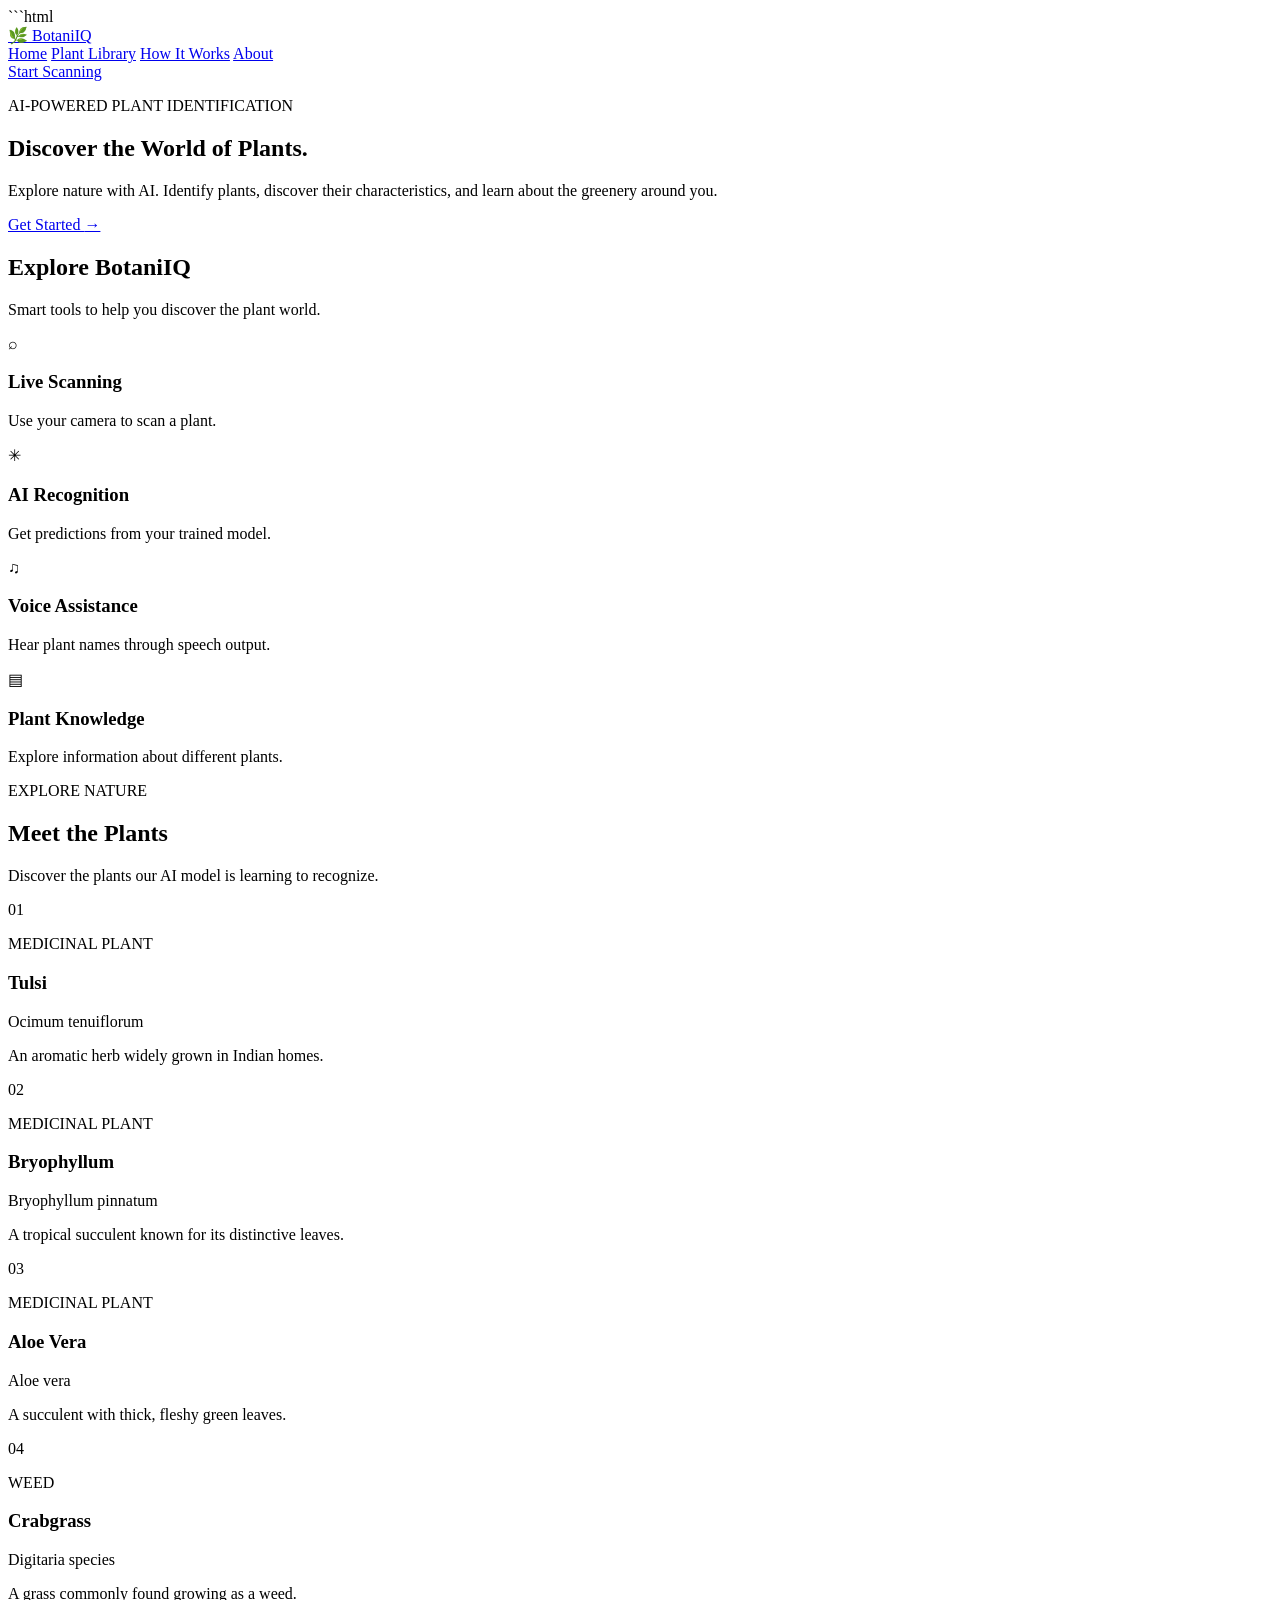
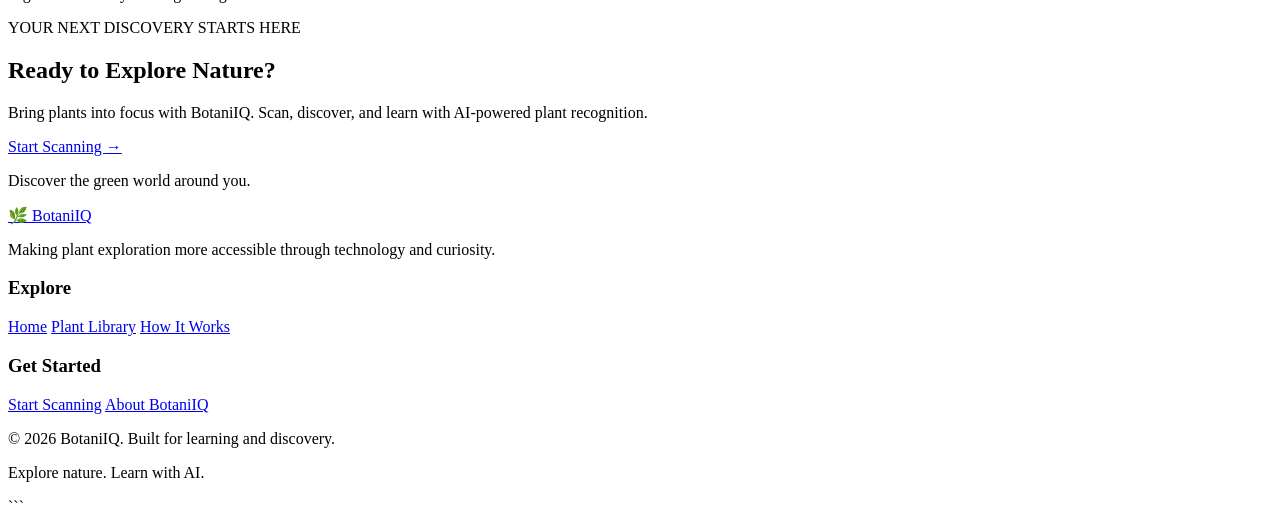
==== index.html @ 37a734a1 "Add main HTML structure for BotaniIQ project This HTML file serves as the main structure for the Bot" ====
```html
<!DOCTYPE html>
<html lang="en">
<head>
    <meta charset="UTF-8">
    <meta name="viewport" content="width=device-width, initial-scale=1.0">
    <meta name="description" content="Explore nature with BotaniIQ, an AI-powered plant identification learning project.">
    <meta name="theme-color" content="#234B35">

    <title>BotaniIQ | Discover the World of Plants</title>

    <link rel="stylesheet" href="style.css">

    <link rel="preconnect" href="https://fonts.googleapis.com">
    <link rel="preconnect" href="https://fonts.gstatic.com" crossorigin>
    <link href="https://fonts.googleapis.com/css2?family=DM+Sans:wght@400;500;600;700&family=Outfit:wght@400;500;600;700;800&display=swap" rel="stylesheet">
</head>

<body>
    <header class="navbar">
        <a href="index.html" class="brand" aria-label="BotaniIQ home">
            <span class="logo-icon" aria-hidden="true">🌿</span>
            <span class="logo-text">BotaniIQ</span>
        </a>

        <div class="nav-right">
            <nav class="nav-links" aria-label="Main navigation">
                <a href="index.html">Home</a>
                <a href="#plants">Plant Library</a>
                <a href="#features">How It Works</a>
                <a href="#about">About</a>
            </nav>

            <a href="scanner.html" class="nav-button">
                Start Scanning
            </a>
        </div>
    </header>

    <main>
        <section class="hero">
            <div class="hero-text">
                <p class="hero-label">AI-POWERED PLANT IDENTIFICATION</p>

                <h1>Discover the World of Plants.</h1>

                <p class="hero-description">
                    Explore nature with AI. Identify plants, discover their
                    characteristics, and learn about the greenery around you.
                </p>

                <a href="scanner.html" class="hero-button">
                    Get Started <span aria-hidden="true">→</span>
                </a>
            </div>

            <div class="hero-image">
                <!-- Add the original hero image here when we set up assets. -->
            </div>
        </section>

        <section class="features" id="features">
            <div class="features-heading">
                <h2>Explore BotaniIQ</h2>
                <p>Smart tools to help you discover the plant world.</p>
            </div>

            <div class="features-grid">
                <article class="feature-card">
                    <div class="feature-icon" aria-hidden="true">⌕</div>
                    <h3>Live Scanning</h3>
                    <p>Use your camera to scan a plant.</p>
                </article>

                <article class="feature-card">
                    <div class="feature-icon" aria-hidden="true">✳</div>
                    <h3>AI Recognition</h3>
                    <p>Get predictions from your trained model.</p>
                </article>

                <article class="feature-card">
                    <div class="feature-icon" aria-hidden="true">♫</div>
                    <h3>Voice Assistance</h3>
                    <p>Hear plant names through speech output.</p>
                </article>

                <article class="feature-card">
                    <div class="feature-icon" aria-hidden="true">▤</div>
                    <h3>Plant Knowledge</h3>
                    <p>Explore information about different plants.</p>
                </article>
            </div>
        </section>

        <section class="featured-plants" id="plants">
            <div class="plants-heading">
                <p class="plants-label">EXPLORE NATURE</p>
                <h2>Meet the Plants</h2>
                <p class="plants-subtitle">
                    Discover the plants our AI model is learning to recognize.
                </p>
            </div>

            <div class="plants-grid">
                <article class="plant-card">
                    <div class="plant-image">
                        <span class="plant-number">01</span>
                    </div>
                    <div class="plant-info">
                        <p class="plant-category">MEDICINAL PLANT</p>
                        <h3>Tulsi</h3>
                        <p class="plant-scientific">Ocimum tenuiflorum</p>
                        <p class="plant-description">
                            An aromatic herb widely grown in Indian homes.
                        </p>
                    </div>
                </article>

                <article class="plant-card">
                    <div class="plant-image">
                        <span class="plant-number">02</span>
                    </div>
                    <div class="plant-info">
                        <p class="plant-category">MEDICINAL PLANT</p>
                        <h3>Bryophyllum</h3>
                        <p class="plant-scientific">Bryophyllum pinnatum</p>
                        <p class="plant-description">
                            A tropical succulent known for its distinctive leaves.
                        </p>
                    </div>
                </article>

                <article class="plant-card">
                    <div class="plant-image">
                        <span class="plant-number">03</span>
                    </div>
                    <div class="plant-info">
                        <p class="plant-category">MEDICINAL PLANT</p>
                        <h3>Aloe Vera</h3>
                        <p class="plant-scientific">Aloe vera</p>
                        <p class="plant-description">
                            A succulent with thick, fleshy green leaves.
                        </p>
                    </div>
                </article>

                <article class="plant-card">
                    <div class="plant-image">
                        <span class="plant-number">04</span>
                    </div>
                    <div class="plant-info">
                        <p class="plant-category weed-category">WEED</p>
                        <h3>Crabgrass</h3>
                        <p class="plant-scientific">Digitaria species</p>
                        <p class="plant-description">
                            A grass commonly found growing as a weed.
                        </p>
                    </div>
                </article>
            </div>
        </section>

        <section class="cta-section">
            <div class="cta-content">
                <p class="cta-label">YOUR NEXT DISCOVERY STARTS HERE</p>
                <h2>Ready to Explore Nature?</h2>

                <p class="cta-description">
                    Bring plants into focus with BotaniIQ. Scan, discover,
                    and learn with AI-powered plant recognition.
                </p>

                <a href="scanner.html" class="cta-button">
                    Start Scanning <span aria-hidden="true">→</span>
                </a>

                <p class="cta-note">
                    Discover the green world around you.
                </p>
            </div>
        </section>
    </main>

    <footer class="footer" id="about">
        <div class="footer-main">
            <div class="footer-brand">
                <a href="index.html" class="footer-logo">
                    <span class="footer-logo-icon" aria-hidden="true">🌿</span>
                    <span>BotaniIQ</span>
                </a>

                <p class="footer-description">
                    Making plant exploration more accessible through technology and curiosity.
                </p>
            </div>

            <div class="footer-links">
                <h3>Explore</h3>
                <a href="index.html">Home</a>
                <a href="#plants">Plant Library</a>
                <a href="#features">How It Works</a>
            </div>

            <div class="footer-links">
                <h3>Get Started</h3>
                <a href="scanner.html">Start Scanning</a>
                <a href="#about">About BotaniIQ</a>
            </div>
        </div>

        <div class="footer-bottom">
            <p>© 2026 BotaniIQ. Built for learning and discovery.</p>
            <p>Explore nature. Learn with AI.</p>
        </div>
    </footer>
</body>
</html>
```
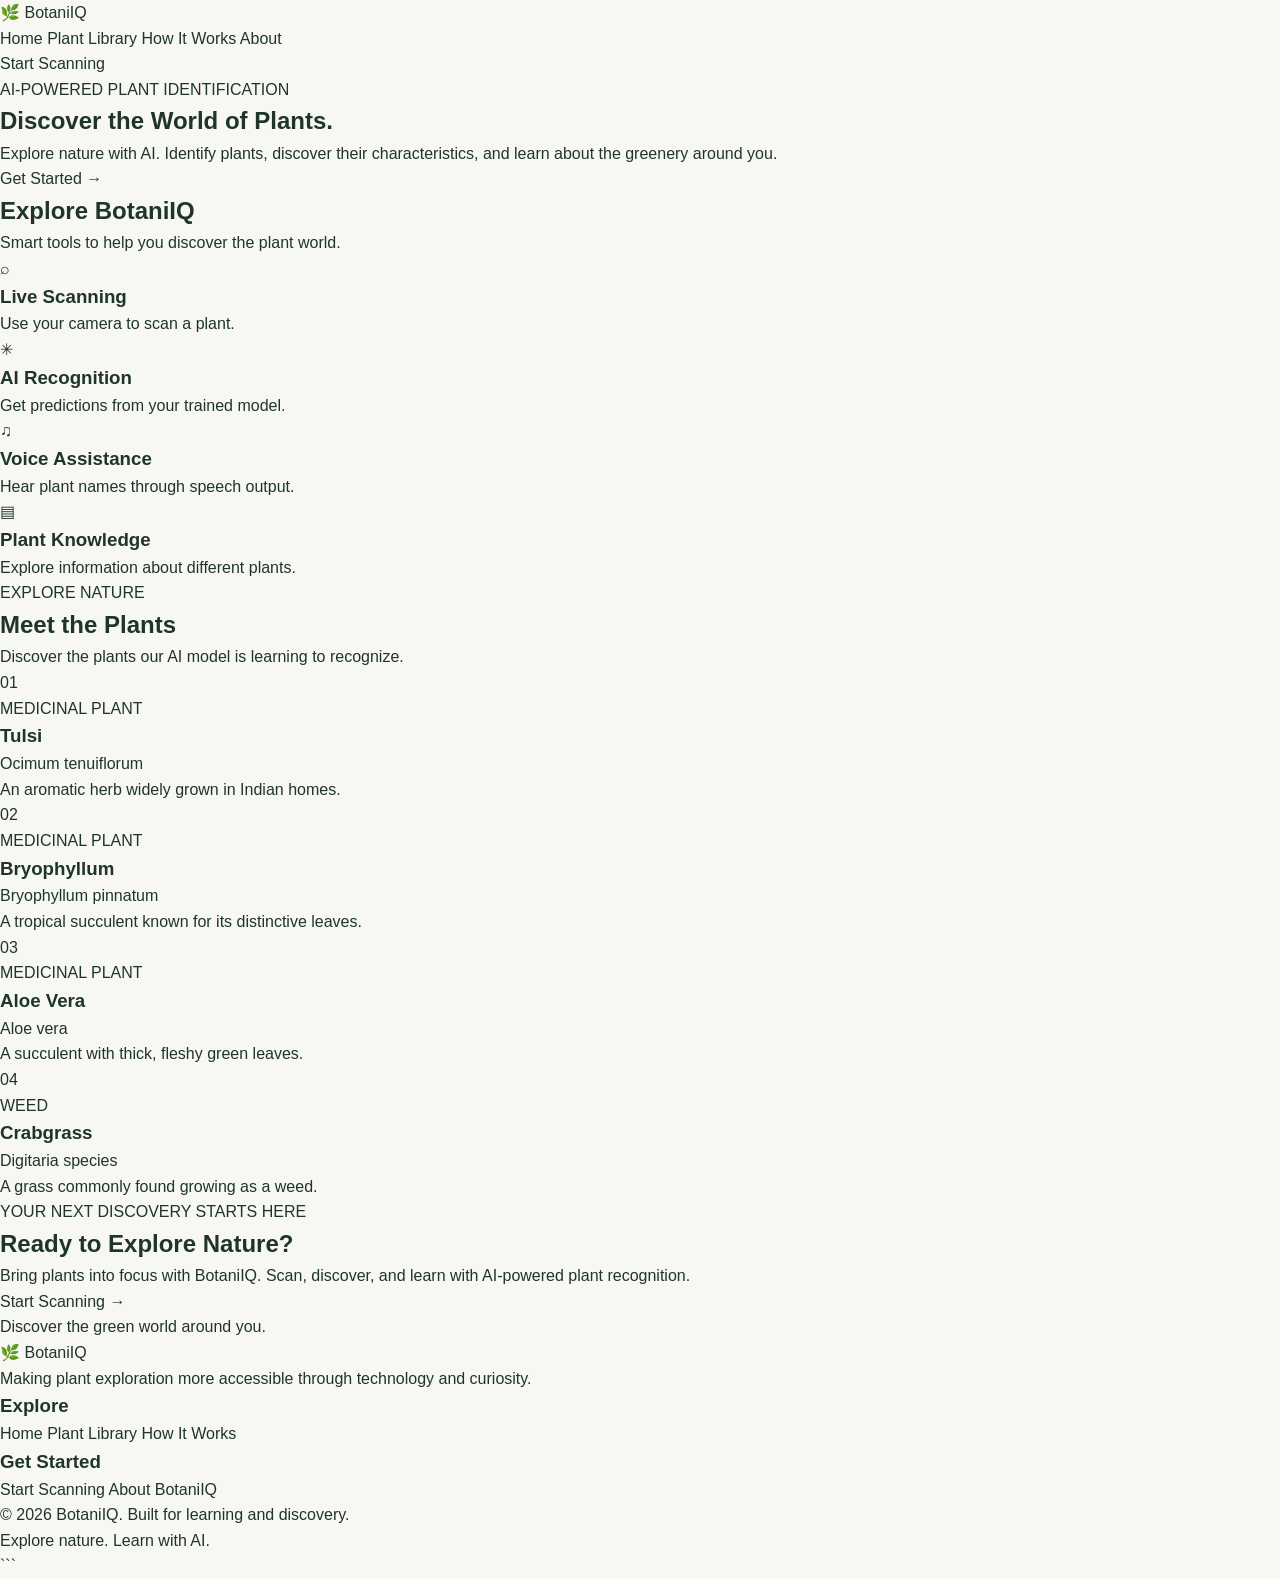
==== commit 668ad035: "Fix HTML encoding in index.html" ====
--- a/index.html
+++ b/index.html
@@ -1,4 +1,3 @@
-```html
 <!DOCTYPE html>
 <html lang="en">
 <head>
--- a/style.css
+++ b/style.css
@@ -0,0 +1,80 @@
+
+/* =====================================
+   BotaniIQ — Main Stylesheet
+   ===================================== */
+
+:root {
+    --primary-green: #174c35;
+    --secondary-green: #2f7653;
+    --accent-green: #a8c99a;
+    --background: #f7f8f2;
+    --surface: #ffffff;
+    --text-primary: #20352a;
+    --text-secondary: #68776c;
+    --border-color: #dfe7dc;
+
+    --font-main: Arial, Helvetica, sans-serif;
+}
+
+* {
+    margin: 0;
+    padding: 0;
+    box-sizing: border-box;
+}
+
+html {
+    scroll-behavior: smooth;
+}
+
+body {
+    font-family: var(--font-main);
+    background: var(--background);
+    color: var(--text-primary);
+    line-height: 1.6;
+}
+
+button,
+input,
+textarea {
+    font: inherit;
+}
+
+button {
+    cursor: pointer;
+}
+
+a {
+    color: inherit;
+    text-decoration: none;
+}
+
+img {
+    max-width: 100%;
+    display: block;
+}
+
+.container {
+    width: min(1120px, 90%);
+    margin-inline: auto;
+}
+
+.primary-button {
+    display: inline-block;
+    padding: 12px 24px;
+    background: var(--primary-green);
+    color: #ffffff;
+    border: none;
+    border-radius: 8px;
+    font-weight: 600;
+    transition: background 0.2s ease;
+}
+
+.primary-button:hover {
+    background: var(--secondary-green);
+}
+
+@media (max-width: 600px) {
+    .container {
+        width: 92%;
+    }
+}
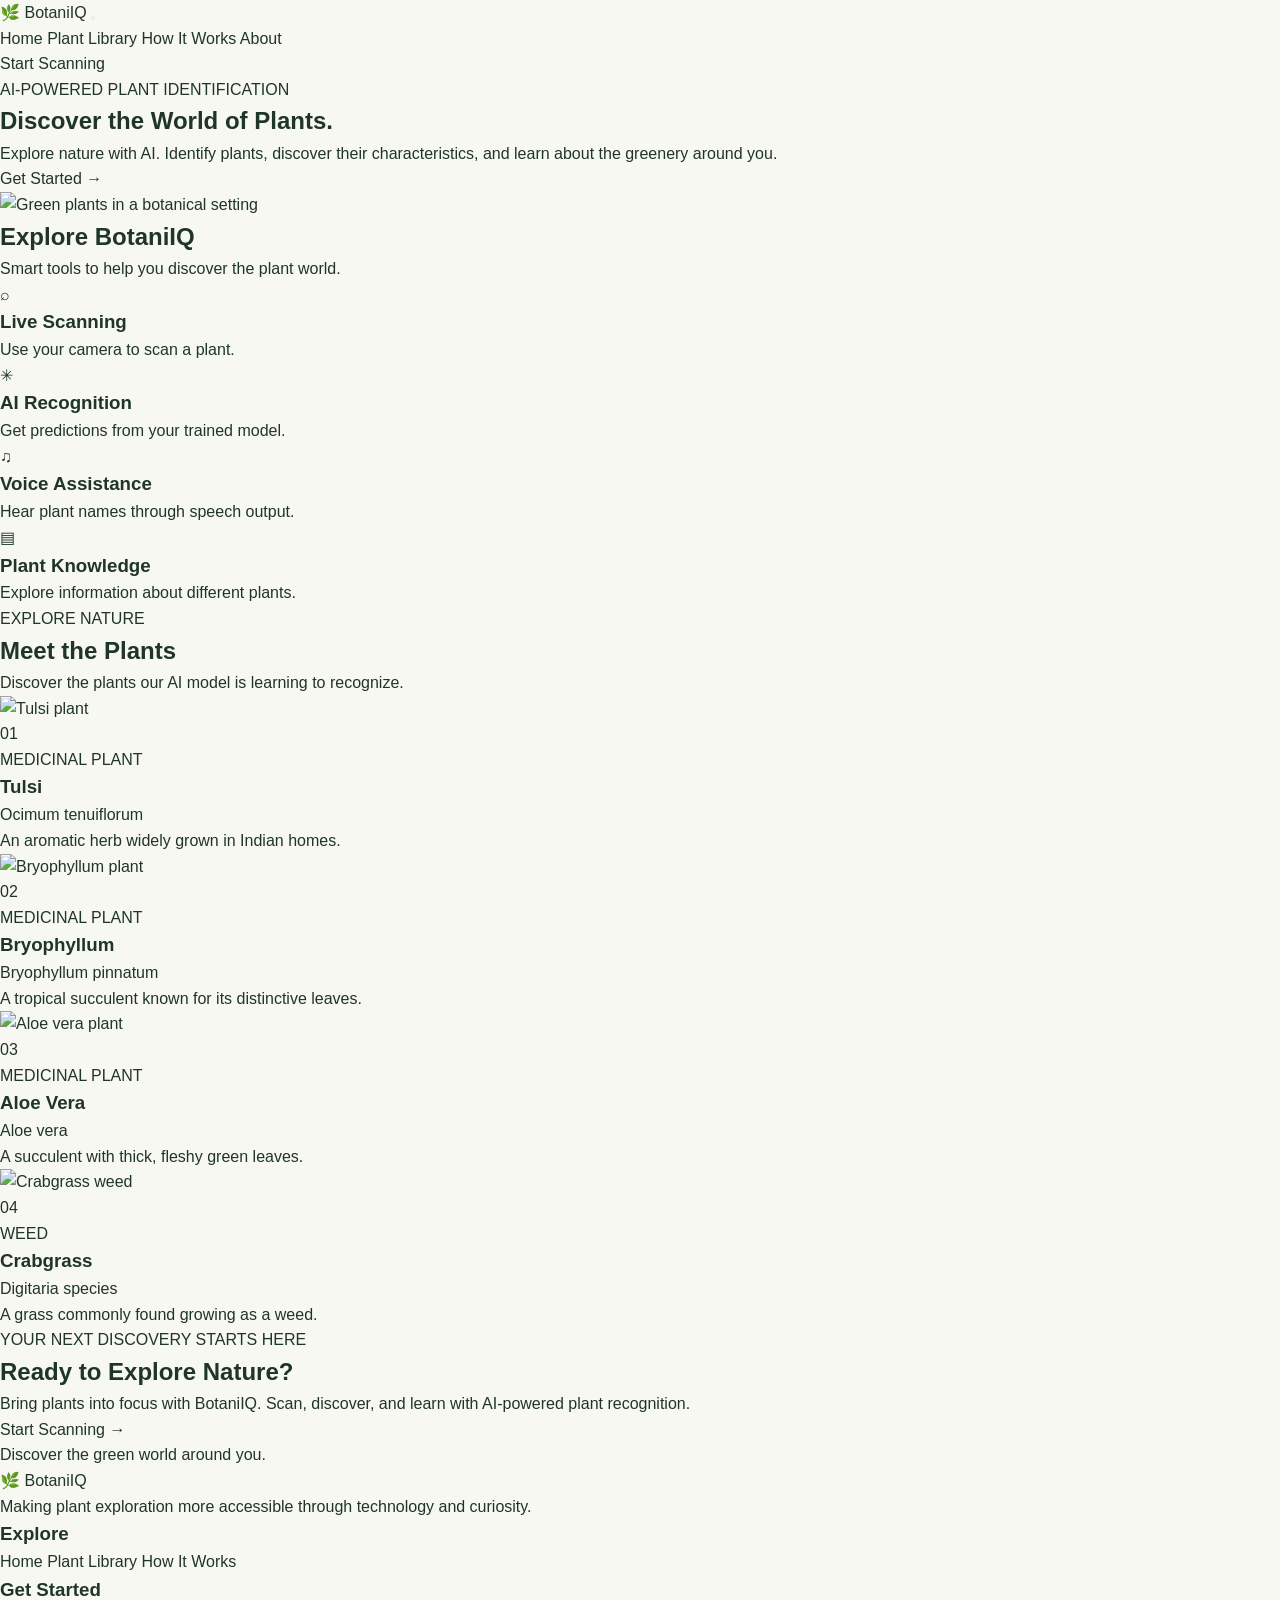
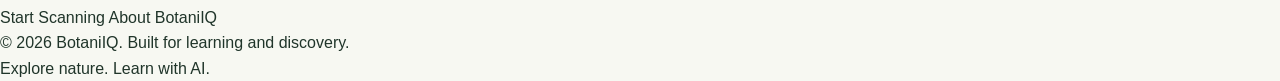
==== commit 2bc13427: "Refactor index.html for improved layout and features Updated the index.html file to enhance navigati" ====
--- a/index.html
+++ b/index.html
@@ -1,9 +1,14 @@
+
 <!DOCTYPE html>
 <html lang="en">
 <head>
     <meta charset="UTF-8">
     <meta name="viewport" content="width=device-width, initial-scale=1.0">
-    <meta name="description" content="Explore nature with BotaniIQ, an AI-powered plant identification learning project.">
+
+    <meta
+        name="description"
+        content="Explore nature with BotaniIQ, an AI-powered plant identification learning project."
+    >
     <meta name="theme-color" content="#234B35">
 
     <title>BotaniIQ | Discover the World of Plants</title>
@@ -12,34 +17,59 @@
 
     <link rel="preconnect" href="https://fonts.googleapis.com">
     <link rel="preconnect" href="https://fonts.gstatic.com" crossorigin>
-    <link href="https://fonts.googleapis.com/css2?family=DM+Sans:wght@400;500;600;700&family=Outfit:wght@400;500;600;700;800&display=swap" rel="stylesheet">
+
+    <link
+        href="https://fonts.googleapis.com/css2?family=DM+Sans:wght@400;500;600;700&family=Outfit:wght@400;500;600;700;800&display=swap"
+        rel="stylesheet"
+    >
 </head>
 
 <body>
-    <header class="navbar">
-        <a href="index.html" class="brand" aria-label="BotaniIQ home">
-            <span class="logo-icon" aria-hidden="true">🌿</span>
-            <span class="logo-text">BotaniIQ</span>
+
+    <!-- Navigation -->
+  
+<header class="navbar">
+    <a href="index.html" class="brand" aria-label="BotaniIQ home">
+        <span class="logo-icon" aria-hidden="true">🌿</span>
+        <span class="logo-text">BotaniIQ</span>
+    </a>
+
+    <!-- Hamburger button: visible on smaller screens -->
+    <button
+        class="menu-toggle"
+        id="menu-toggle"
+        type="button"
+        aria-label="Open navigation menu"
+        aria-controls="site-navigation"
+        aria-expanded="false"
+    >
+        <span></span>
+        <span></span>
+        <span></span>
+    </button>
+
+    <div class="nav-right" id="site-navigation">
+        <nav class="nav-links" aria-label="Main navigation">
+            <a href="index.html">Home</a>
+            <a href="#plants">Plant Library</a>
+            <a href="#features">How It Works</a>
+            <a href="#about">About</a>
+        </nav>
+
+        <a href="scanner.html" class="nav-button">
+            Start Scanning
         </a>
-
-        <div class="nav-right">
-            <nav class="nav-links" aria-label="Main navigation">
-                <a href="index.html">Home</a>
-                <a href="#plants">Plant Library</a>
-                <a href="#features">How It Works</a>
-                <a href="#about">About</a>
-            </nav>
-
-            <a href="scanner.html" class="nav-button">
-                Start Scanning
-            </a>
-        </div>
-    </header>
+    </div>
+</header>
 
     <main>
+
+        <!-- Hero Section -->
         <section class="hero">
             <div class="hero-text">
-                <p class="hero-label">AI-POWERED PLANT IDENTIFICATION</p>
+                <p class="hero-label">
+                    AI-POWERED PLANT IDENTIFICATION
+                </p>
 
                 <h1>Discover the World of Plants.</h1>
 
@@ -54,10 +84,15 @@
             </div>
 
             <div class="hero-image">
-                <!-- Add the original hero image here when we set up assets. -->
+                <img
+                    src="https://images.openai.com/static-rsc-4/krGjUTr5HFSiMIRQ_OuOrTd1uL5snXOZicdh6R8enDS0VIg3cpDyZnkMU7EsW4cMrmypXhwl6wG-y8qNpltXGYyk_wQbHZDMJj2YVTR8Kcea8yIZvq-SRVXeD6TFsSAVsss-9oclzTCqK2I2QFWYk5Ax81zaGzviumjHGK7VsRWFVdX9-gpOt1OLJMqy1Auh?purpose=fullsize"
+                    alt="Green plants in a botanical setting"
+                    fetchpriority="high"
+                >
             </div>
         </section>
 
+        <!-- Features Section -->
         <section class="features" id="features">
             <div class="features-heading">
                 <h2>Explore BotaniIQ</h2>
@@ -65,6 +100,7 @@
             </div>
 
             <div class="features-grid">
+
                 <article class="feature-card">
                     <div class="feature-icon" aria-hidden="true">⌕</div>
                     <h3>Live Scanning</h3>
@@ -88,51 +124,80 @@
                     <h3>Plant Knowledge</h3>
                     <p>Explore information about different plants.</p>
                 </article>
+
             </div>
         </section>
 
+        <!-- Featured Plants Section -->
         <section class="featured-plants" id="plants">
             <div class="plants-heading">
                 <p class="plants-label">EXPLORE NATURE</p>
                 <h2>Meet the Plants</h2>
+
                 <p class="plants-subtitle">
                     Discover the plants our AI model is learning to recognize.
                 </p>
             </div>
 
             <div class="plants-grid">
+
+                <!-- Tulsi -->
                 <article class="plant-card">
                     <div class="plant-image">
+                        <img
+                            src="https://images.openai.com/static-rsc-4/WzUarZFqW-F15uUtdasnceFogtQjGW4IwW8EnreE5i_PDmKtcIoF3ycYBOp9LmgnBd937Kl9ZjJrRvNhuSguVZVVoDKvRfxu-ZZYiaX8rgQTujeBsXhFHEx6k1DLkzOukphe4u4-I9O6ChgRD9ZZPWuE5iHWLRBNXZRyb7xkYC6ATgTrh-_TfMNJClo4vkIc?purpose=fullsize"
+                            alt="Tulsi plant"
+                            loading="lazy"
+                        >
                         <span class="plant-number">01</span>
                     </div>
+
                     <div class="plant-info">
                         <p class="plant-category">MEDICINAL PLANT</p>
                         <h3>Tulsi</h3>
-                        <p class="plant-scientific">Ocimum tenuiflorum</p>
+                        <p class="plant-scientific">
+                            Ocimum tenuiflorum
+                        </p>
                         <p class="plant-description">
                             An aromatic herb widely grown in Indian homes.
                         </p>
                     </div>
                 </article>
 
+                <!-- Bryophyllum -->
                 <article class="plant-card">
                     <div class="plant-image">
+                        <img
+                            src="https://images.openai.com/static-rsc-4/ALaRMDgyQ8aibkZiLgFcYHGyDBXAu3A_4E4H7ACUkzb603Ee2cxYr8-uDGlbsLLcHHGzh23a4ByALKPvk6M8_vZSxgLDD1FBUhOk0pWLQm8l3s2ne6ruLFVfWyNT7i-nEdcKHavnuSXqbV4dM9fTDEMfkujM5zj7czfH1qqmhaNQfiYCdzpf94pXHUbw1h2i?purpose=fullsize"
+                            alt="Bryophyllum plant"
+                            loading="lazy"
+                        >
                         <span class="plant-number">02</span>
                     </div>
+
                     <div class="plant-info">
                         <p class="plant-category">MEDICINAL PLANT</p>
                         <h3>Bryophyllum</h3>
-                        <p class="plant-scientific">Bryophyllum pinnatum</p>
+                        <p class="plant-scientific">
+                            Bryophyllum pinnatum
+                        </p>
                         <p class="plant-description">
                             A tropical succulent known for its distinctive leaves.
                         </p>
                     </div>
                 </article>
 
+                <!-- Aloe Vera -->
                 <article class="plant-card">
                     <div class="plant-image">
+                        <img
+                            src="https://images.openai.com/static-rsc-4/WOn0mLjcYHCl-LB3tEE1yYS2qqLwMvBmiyMoV76jch4rCjm2IqSdat3GWS5bBRdwTWGlKtz7D9s4DOH0sH13obX5fDaTOzQYivPblKyN729JgVpq03G-DglUvPzM_H98kvKxUZhftlyR2KXGiPoQ_qqtu7nhsQZSMuIhVamWF5mmoFj_I9ip9bgWSz1GnNiF?purpose=fullsize"
+                            alt="Aloe vera plant"
+                            loading="lazy"
+                        >
                         <span class="plant-number">03</span>
                     </div>
+
                     <div class="plant-info">
                         <p class="plant-category">MEDICINAL PLANT</p>
                         <h3>Aloe Vera</h3>
@@ -143,10 +208,17 @@
                     </div>
                 </article>
 
+                <!-- Crabgrass -->
                 <article class="plant-card">
                     <div class="plant-image">
+                        <img
+                            src="https://images.openai.com/static-rsc-4/Phc2aWw6DzU6jb4NQdi9lSnG9O6c4jK6SiQScbOse_cRTxVqJm6I_SEl4QxKnuZbzHUYMq8Zmo6QwthyupTyEbtAeKpHEZJ-HnzV-bVproP55TW5SuxzW8V1ZJgHqThB1LRq3rPBiXHqS6X2I7maO8fqH5YWO6-emQSnn-8zUKPsIkXTwAd3MVFo7RkDMTL_?purpose=fullsize"
+                            alt="Crabgrass weed"
+                            loading="lazy"
+                        >
                         <span class="plant-number">04</span>
                     </div>
+
                     <div class="plant-info">
                         <p class="plant-category weed-category">WEED</p>
                         <h3>Crabgrass</h3>
@@ -156,12 +228,17 @@
                         </p>
                     </div>
                 </article>
+
             </div>
         </section>
 
+        <!-- Call To Action -->
         <section class="cta-section">
             <div class="cta-content">
-                <p class="cta-label">YOUR NEXT DISCOVERY STARTS HERE</p>
+                <p class="cta-label">
+                    YOUR NEXT DISCOVERY STARTS HERE
+                </p>
+
                 <h2>Ready to Explore Nature?</h2>
 
                 <p class="cta-description">
@@ -178,10 +255,13 @@
                 </p>
             </div>
         </section>
+
     </main>
 
+    <!-- Footer -->
     <footer class="footer" id="about">
         <div class="footer-main">
+
             <div class="footer-brand">
                 <a href="index.html" class="footer-logo">
                     <span class="footer-logo-icon" aria-hidden="true">🌿</span>
@@ -189,7 +269,8 @@
                 </a>
 
                 <p class="footer-description">
-                    Making plant exploration more accessible through technology and curiosity.
+                    Making plant exploration more accessible through
+                    technology and curiosity.
                 </p>
             </div>
 
@@ -205,6 +286,7 @@
                 <a href="scanner.html">Start Scanning</a>
                 <a href="#about">About BotaniIQ</a>
             </div>
+
         </div>
 
         <div class="footer-bottom">
@@ -212,6 +294,7 @@
             <p>Explore nature. Learn with AI.</p>
         </div>
     </footer>
+
+<script src="script.js" defer></script>
 </body>
 </html>
-```
--- a/style.css
+++ b/style.css
@@ -1,4 +1,3 @@
-
 /* =====================================
    BotaniIQ — Main Stylesheet
    ===================================== */
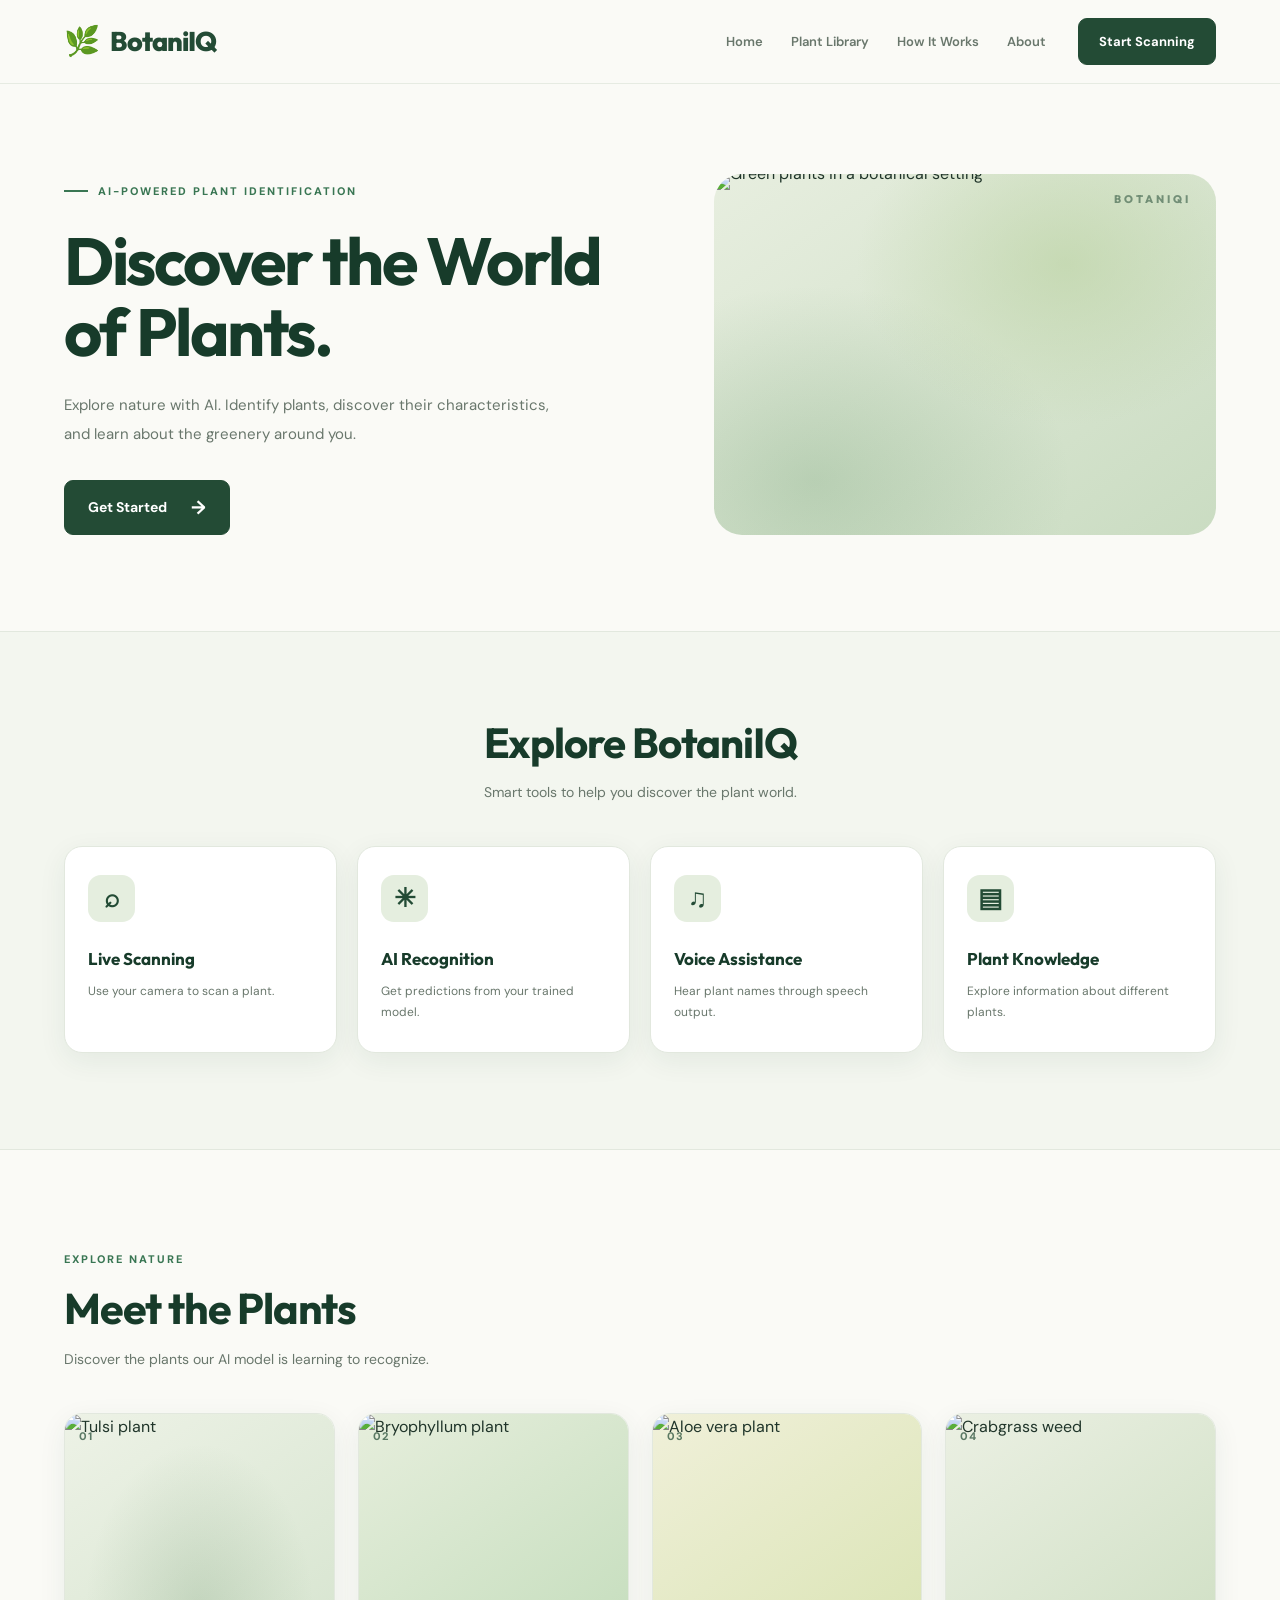
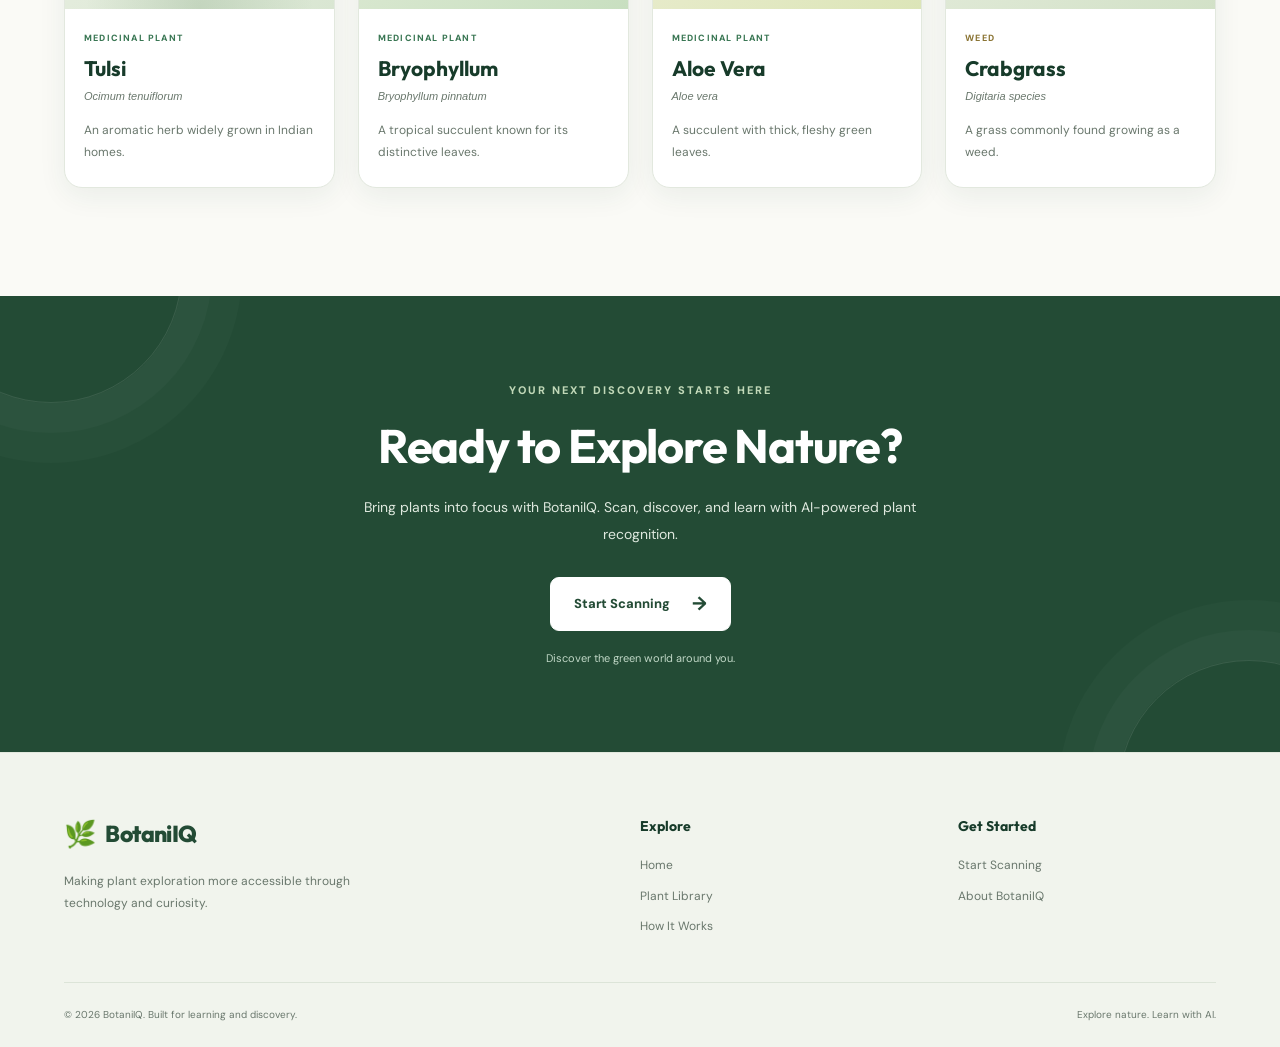
==== commit 46261eae: "Add favicon and update HTML structure Added favicon link to the head section and updated HTML struct" ====
--- a/index.html
+++ b/index.html
@@ -22,6 +22,7 @@
         href="https://fonts.googleapis.com/css2?family=DM+Sans:wght@400;500;600;700&family=Outfit:wght@400;500;600;700;800&display=swap"
         rel="stylesheet"
     >
+    <link rel="icon" type="image/png" href="favicon.png">
 </head>
 
 <body>
--- a/style.css
+++ b/style.css
@@ -1,19 +1,29 @@
-/* =====================================
-   BotaniIQ — Main Stylesheet
-   ===================================== */
+
+/* ==========================================
+   BotaniIQ — Complete Main Stylesheet
+   Compatible with the supplied index.html
+   ========================================== */
 
 :root {
-    --primary-green: #174c35;
-    --secondary-green: #2f7653;
-    --accent-green: #a8c99a;
-    --background: #f7f8f2;
-    --surface: #ffffff;
-    --text-primary: #20352a;
-    --text-secondary: #68776c;
-    --border-color: #dfe7dc;
-
-    --font-main: Arial, Helvetica, sans-serif;
-}
+    --primary-green: #234B35;
+    --deep-green: #173B2A;
+    --secondary-green: #397653;
+    --light-green: #E5EEDF;
+    --pale-green: #F3F6EF;
+    --background: #FAFAF6;
+    --surface: #FFFFFF;
+    --text-primary: #20352A;
+    --text-secondary: #69776C;
+    --border-color: #E2E8DE;
+    --font-heading: "Outfit", sans-serif;
+    --font-body: "DM Sans", sans-serif;
+    --shadow-card: 0 8px 28px rgba(35, 75, 53, 0.07);
+    --shadow-hover: 0 16px 36px rgba(35, 75, 53, 0.13);
+    --radius-card: 18px;
+    --page-width: 1160px;
+}
+
+/* ---------- Reset ---------- */
 
 * {
     margin: 0;
@@ -23,13 +33,15 @@
 
 html {
     scroll-behavior: smooth;
+    scroll-padding-top: 100px;
 }
 
 body {
-    font-family: var(--font-main);
+    font-family: var(--font-body);
     background: var(--background);
     color: var(--text-primary);
-    line-height: 1.6;
+    line-height: 1.65;
+    -webkit-font-smoothing: antialiased;
 }
 
 button,
@@ -38,8 +50,9 @@
     font: inherit;
 }
 
-button {
-    cursor: pointer;
+button,
+a {
+    -webkit-tap-highlight-color: transparent;
 }
 
 a {
@@ -48,32 +61,1031 @@
 }
 
 img {
+    display: block;
     max-width: 100%;
+}
+
+button {
+    cursor: pointer;
+}
+
+::selection {
+    background: var(--light-green);
+    color: var(--deep-green);
+}
+
+/* ---------- Navigation ---------- */
+
+.navbar {
+    width: 100%;
+    min-height: 84px;
+    padding: 18px max(5%, calc((100% - var(--page-width)) / 2));
+    display: flex;
+    align-items: center;
+    justify-content: space-between;
+    gap: 28px;
+    background: rgba(250, 250, 246, 0.96);
+    border-bottom: 1px solid rgba(226, 232, 222, 0.85);
+    position: sticky;
+    top: 0;
+    z-index: 100;
+    backdrop-filter: blur(14px);
+    -webkit-backdrop-filter: blur(14px);
+}
+
+.brand,
+.footer-logo {
+    display: inline-flex;
+    align-items: center;
+    gap: 10px;
+    flex-shrink: 0;
+}
+
+.logo-icon,
+.footer-logo-icon {
+    font-size: 29px;
+    line-height: 1;
+}
+
+.logo-text {
+    font-family: var(--font-heading);
+    font-size: 27px;
+    font-weight: 800;
+    letter-spacing: -1px;
+    color: var(--primary-green);
+}
+
+.nav-right {
+    display: flex;
+    align-items: center;
+    justify-content: flex-end;
+    gap: 32px;
+}
+
+.nav-links {
+    display: flex;
+    align-items: center;
+    gap: 28px;
+}
+
+.nav-links a {
+    font-size: 13px;
+    font-weight: 600;
+    color: var(--text-secondary);
+    transition: color 0.2s ease;
+}
+
+.nav-links a:hover {
+    color: var(--primary-green);
+}
+
+.nav-button {
+    display: inline-flex;
+    align-items: center;
+    justify-content: center;
+    padding: 12px 20px;
+    background: var(--primary-green);
+    color: white;
+    border: 1px solid var(--primary-green);
+    border-radius: 9px;
+    font-size: 13px;
+    font-weight: 700;
+    white-space: nowrap;
+    transition: background 0.2s ease, transform 0.2s ease;
+}
+
+.nav-button:hover {
+    background: var(--secondary-green);
+    transform: translateY(-1px);
+}
+
+/* ---------- Hero Section ---------- */
+
+.hero {
+    max-width: var(--page-width);
+    width: 90%;
+    min-height: 520px;
+    margin: 0 auto;
+    padding: 90px 0 96px;
+    display: grid;
+    grid-template-columns: 1fr 0.85fr;
+    align-items: center;
+    gap: 60px;
+}
+
+.hero-text {
+    max-width: 570px;
+}
+
+.hero-label,
+.plants-label,
+.cta-label {
+    font-size: 11px;
+    font-weight: 800;
+    letter-spacing: 2px;
+    color: var(--secondary-green);
+}
+
+.hero-label {
+    display: inline-flex;
+    align-items: center;
+    gap: 10px;
+    margin-bottom: 24px;
+}
+
+.hero-label::before {
+    content: "";
+    display: inline-block;
+    width: 24px;
+    height: 2px;
+    background: var(--secondary-green);
+}
+
+.hero h1 {
+    max-width: 570px;
+    font-family: var(--font-heading);
+    font-size: clamp(42px, 5.2vw, 67px);
+    font-weight: 700;
+    line-height: 1.08;
+    letter-spacing: -2.5px;
+    color: var(--deep-green);
+}
+
+.hero-description {
+    max-width: 490px;
+    margin-top: 23px;
+    color: var(--text-secondary);
+    font-size: 15px;
+    line-height: 1.9;
+}
+
+.hero-button {
+    display: inline-flex;
+    align-items: center;
+    justify-content: center;
+    gap: 24px;
+    margin-top: 32px;
+    padding: 15px 23px;
+    background: var(--primary-green);
+    color: white;
+    border: 1px solid var(--primary-green);
+    border-radius: 9px;
+    font-size: 14px;
+    font-weight: 700;
+    transition: background 0.2s ease, transform 0.2s ease;
+}
+
+.hero-button span,
+.cta-button span {
+    font-size: 19px;
+    line-height: 1;
+    transition: transform 0.2s ease;
+}
+
+.hero-button:hover,
+.cta-button:hover {
+    background: var(--secondary-green);
+    transform: translateY(-2px);
+}
+
+.hero-button:hover span,
+.cta-button:hover span {
+    transform: translateX(3px);
+}
+
+.hero-image {
+    position: relative;
+    min-height: 365px;
+    width: 100%;
+    overflow: hidden;
+    border-radius: 28px;
+    background:
+        radial-gradient(ellipse at 70% 25%,
+            rgba(188, 211, 164, 0.65), transparent 42%),
+        radial-gradient(ellipse at 20% 85%,
+            rgba(90, 143, 95, 0.25), transparent 45%),
+        linear-gradient(145deg, #E7EEDF, #CADCC2);
+}
+
+.hero-image::before {
+    content: "BOTANIQI";
+    position: absolute;
+    top: 25px;
+    right: 25px;
+    color: rgba(35, 75, 53, 0.55);
+    font-family: var(--font-heading);
+    font-size: 11px;
+    font-weight: 800;
+    letter-spacing: 3px;
+}
+
+/* ---------- Features ---------- */
+
+.features {
+    padding: 86px 5% 96px;
+    background: var(--pale-green);
+    border-top: 1px solid var(--border-color);
+    border-bottom: 1px solid var(--border-color);
+}
+
+.features-heading {
+    max-width: 650px;
+    margin: 0 auto 42px;
+    text-align: center;
+}
+
+.features-heading h2,
+.plants-heading h2 {
+    font-family: var(--font-heading);
+    font-size: clamp(30px, 4vw, 42px);
+    font-weight: 700;
+    line-height: 1.2;
+    letter-spacing: -1.2px;
+    color: var(--deep-green);
+}
+
+.features-heading p {
+    margin-top: 12px;
+    color: var(--text-secondary);
+    font-size: 14px;
+}
+
+.features-grid {
+    width: 100%;
+    max-width: var(--page-width);
+    margin: 0 auto;
+    display: grid;
+    grid-template-columns: repeat(4, minmax(0, 1fr));
+    gap: 20px;
+}
+
+.feature-card {
+    min-height: 205px;
+    padding: 28px 23px;
+    background: var(--surface);
+    border: 1px solid var(--border-color);
+    border-radius: var(--radius-card);
+    box-shadow: var(--shadow-card);
+    transition: transform 0.25s ease, box-shadow 0.25s ease;
+}
+
+.feature-card:hover {
+    transform: translateY(-5px);
+    box-shadow: var(--shadow-hover);
+}
+
+.feature-icon {
+    width: 47px;
+    height: 47px;
+    display: flex;
+    align-items: center;
+    justify-content: center;
+    margin-bottom: 23px;
+    background: var(--light-green);
+    color: var(--primary-green);
+    border-radius: 13px;
+    font-size: 26px;
+    font-weight: 600;
+}
+
+.feature-card h3 {
+    font-family: var(--font-heading);
+    font-size: 17px;
+    font-weight: 700;
+    color: var(--deep-green);
+}
+
+.feature-card p {
+    margin-top: 8px;
+    color: var(--text-secondary);
+    font-size: 12px;
+    line-height: 1.8;
+}
+
+/* ---------- Featured Plants ---------- */
+
+.featured-plants {
+    max-width: var(--page-width);
+    width: 90%;
+    margin: 0 auto;
+    padding: 100px 0 108px;
+}
+
+.plants-heading {
+    max-width: 630px;
+    margin-bottom: 42px;
+}
+
+.plants-label {
+    margin-bottom: 15px;
+}
+
+.plants-heading h2 {
+    font-size: clamp(32px, 4vw, 43px);
+}
+
+.plants-subtitle {
+    margin-top: 13px;
+    color: var(--text-secondary);
+    font-size: 14px;
+}
+
+.plants-grid {
+    display: grid;
+    grid-template-columns: repeat(4, minmax(0, 1fr));
+    gap: 23px;
+}
+
+.plant-card {
+    min-width: 0;
+    overflow: hidden;
+    background: var(--surface);
+    border: 1px solid var(--border-color);
+    border-radius: var(--radius-card);
+    box-shadow: var(--shadow-card);
+    transition: transform 0.25s ease, box-shadow 0.25s ease;
+}
+
+.plant-card:hover {
+    transform: translateY(-5px);
+    box-shadow: var(--shadow-hover);
+}
+
+.plant-image {
+    position: relative;
+    height: 195px;
+    display: flex;
+    align-items: center;
+    justify-content: center;
+    overflow: hidden;
+    background:
+        radial-gradient(ellipse at 50% 100%,
+            rgba(74, 122, 75, 0.18), transparent 60%),
+        linear-gradient(145deg, #EDF2E6, #D9E6D2);
+}
+
+.plant-image::before {
+    content: "🌿";
+    font-size: 70px;
+    filter: saturate(0.75);
+    transition: transform 0.3s ease;
+}
+
+.plant-card:hover .plant-image::before {
+    transform: scale(1.1) rotate(-5deg);
+}
+
+.plant-card:nth-child(2) .plant-image {
+    background: linear-gradient(145deg, #E6EEDC, #C8DFC0);
+}
+
+.plant-card:nth-child(2) .plant-image::before {
+    content: "🍃";
+}
+
+.plant-card:nth-child(3) .plant-image {
+    background: linear-gradient(145deg, #F0F0D9, #DCE5B8);
+}
+
+.plant-card:nth-child(3) .plant-image::before {
+    content: "🌱";
+}
+
+.plant-card:nth-child(4) .plant-image {
+    background: linear-gradient(145deg, #EBF0E3, #D2E1C7);
+}
+
+.plant-card:nth-child(4) .plant-image::before {
+    content: "🌾";
+}
+
+.plant-number {
+    position: absolute;
+    top: 13px;
+    left: 14px;
+    z-index: 1;
+    color: rgba(35, 75, 53, 0.72);
+    font-size: 11px;
+    font-weight: 800;
+    letter-spacing: 1px;
+}
+
+.plant-info {
+    padding: 22px 19px 24px;
+}
+
+.plant-category {
+    margin-bottom: 9px;
+    color: var(--secondary-green);
+    font-size: 9px;
+    font-weight: 800;
+    letter-spacing: 1.2px;
+}
+
+.weed-category {
+    color: #8B7535;
+}
+
+.plant-info h3 {
+    font-family: var(--font-heading);
+    color: var(--deep-green);
+    font-size: 21px;
+    font-weight: 700;
+    line-height: 1.3;
+}
+
+.plant-scientific {
+    margin-top: 5px;
+    color: var(--text-secondary);
+    font-size: 11px;
+    font-style: italic;
+    overflow-wrap: anywhere;
+}
+
+.plant-description {
+    margin-top: 15px;
+    color: var(--text-secondary);
+    font-size: 12px;
+    line-height: 1.8;
+}
+
+/* ---------- Call to Action ---------- */
+
+.cta-section {
+    position: relative;
+    overflow: hidden;
+    padding: 85px 5%;
+    background: var(--primary-green);
+    color: white;
+    text-align: center;
+}
+
+.cta-section::before,
+.cta-section::after {
+    content: "";
+    position: absolute;
+    width: 260px;
+    height: 260px;
+    border: 1px solid rgba(255, 255, 255, 0.1);
+    border-radius: 50%;
+    pointer-events: none;
+}
+
+.cta-section::before {
+    top: -155px;
+    left: -80px;
+    box-shadow: 0 0 0 30px rgba(255, 255, 255, 0.025),
+                0 0 0 60px rgba(255, 255, 255, 0.02);
+}
+
+.cta-section::after {
+    right: -100px;
+    bottom: -170px;
+    box-shadow: 0 0 0 30px rgba(255, 255, 255, 0.025),
+                0 0 0 60px rgba(255, 255, 255, 0.02);
+}
+
+.cta-content {
+    position: relative;
+    z-index: 1;
+    max-width: 680px;
+    margin: 0 auto;
+}
+
+.cta-label {
+    color: #C1D8B8;
+    margin-bottom: 18px;
+}
+
+.cta-content h2 {
+    font-family: var(--font-heading);
+    font-size: clamp(31px, 4.5vw, 47px);
+    font-weight: 700;
+    letter-spacing: -1.2px;
+    line-height: 1.2;
+}
+
+.cta-description {
+    max-width: 560px;
+    margin: 20px auto 0;
+    color: #DFE9DF;
+    font-size: 14px;
+    line-height: 1.9;
+}
+
+.cta-button {
+    display: inline-flex;
+    align-items: center;
+    justify-content: center;
+    gap: 22px;
+    margin-top: 30px;
+    padding: 15px 23px;
+    background: white;
+    color: var(--primary-green);
+    border: 1px solid white;
+    border-radius: 9px;
+    font-size: 13px;
+    font-weight: 800;
+    transition: background 0.2s ease, transform 0.2s ease;
+}
+
+.cta-button:hover {
+    background: var(--light-green);
+}
+
+.cta-note {
+    margin-top: 18px;
+    color: #C1D8C7;
+    font-size: 11px;
+}
+
+/* ---------- Footer ---------- */
+
+.footer {
+    padding: 62px 5% 0;
+    background: #F1F4ED;
+    border-top: 1px solid var(--border-color);
+}
+
+.footer-main {
+    max-width: var(--page-width);
+    margin: 0 auto;
+    padding-bottom: 45px;
+    display: grid;
+    grid-template-columns: 2fr 1fr 1fr;
+    gap: 60px;
+}
+
+.footer-brand {
+    max-width: 350px;
+}
+
+.footer-logo {
+    color: var(--primary-green);
+    font-family: var(--font-heading);
+    font-size: 23px;
+    font-weight: 800;
+    letter-spacing: -0.6px;
+}
+
+.footer-logo-icon {
+    font-size: 26px;
+}
+
+.footer-description {
+    max-width: 310px;
+    margin-top: 17px;
+    color: var(--text-secondary);
+    font-size: 12px;
+    line-height: 1.9;
+}
+
+.footer-links {
+    display: flex;
+    flex-direction: column;
+    align-items: flex-start;
+    gap: 11px;
+}
+
+.footer-links h3 {
+    margin-bottom: 7px;
+    color: var(--deep-green);
+    font-family: var(--font-heading);
+    font-size: 14px;
+    font-weight: 700;
+}
+
+.footer-links a {
+    color: var(--text-secondary);
+    font-size: 12px;
+    transition: color 0.2s ease;
+}
+
+.footer-links a:hover {
+    color: var(--primary-green);
+}
+
+.footer-bottom {
+    max-width: var(--page-width);
+    min-height: 65px;
+    margin: 0 auto;
+    padding: 18px 0;
+    display: flex;
+    justify-content: space-between;
+    align-items: center;
+    flex-wrap: wrap;
+    gap: 12px;
+    border-top: 1px solid #DCE4D8;
+}
+
+.footer-bottom p {
+    color: var(--text-secondary);
+    font-size: 10px;
+}
+
+/* ---------- Keyboard Accessibility ---------- */
+
+a:focus-visible,
+button:focus-visible {
+    outline: 3px solid #83AC78;
+    outline-offset: 4px;
+}
+
+/* ---------- Tablet ---------- */
+
+@media (max-width: 1000px) {
+    .navbar {
+        padding-inline: 5%;
+    }
+
+    .nav-right {
+        gap: 18px;
+    }
+
+    .nav-links {
+        gap: 17px;
+    }
+
+    .hero {
+        gap: 35px;
+        padding-block: 75px;
+    }
+
+    .hero-image {
+        min-height: 320px;
+    }
+
+    .features-grid,
+    .plants-grid {
+        grid-template-columns: repeat(2, minmax(0, 1fr));
+    }
+
+    .feature-card {
+        min-height: 185px;
+    }
+
+    .plant-image {
+        height: 220px;
+    }
+
+    .footer-main {
+        gap: 35px;
+    }
+}
+
+/* ---------- Mobile ---------- */
+
+@media (max-width: 680px) {
+    html {
+        scroll-padding-top: 20px;
+    }
+
+    .navbar {
+        min-height: auto;
+        padding: 15px 5%;
+        flex-wrap: wrap;
+        gap: 14px;
+    }
+
+    .logo-text {
+        font-size: 24px;
+    }
+
+    .logo-icon {
+        font-size: 25px;
+    }
+
+    .nav-right {
+        width: 100%;
+        justify-content: space-between;
+        gap: 12px;
+        flex-wrap: wrap;
+    }
+
+    .nav-links {
+        flex: 1;
+        justify-content: flex-start;
+        gap: 15px;
+        flex-wrap: wrap;
+    }
+
+    .nav-links a {
+        font-size: 11px;
+    }
+
+    .nav-button {
+        padding: 10px 12px;
+        font-size: 11px;
+    }
+
+    .hero {
+        width: 90%;
+        padding: 62px 0 65px;
+        grid-template-columns: 1fr;
+        gap: 35px;
+    }
+
+    .hero h1 {
+        font-size: clamp(40px, 10vw, 55px);
+        letter-spacing: -1.8px;
+    }
+
+    .hero-description {
+        font-size: 14px;
+    }
+
+    .hero-image {
+        min-height: 245px;
+        border-radius: 20px;
+    }
+
+    .features {
+        padding: 65px 5%;
+    }
+
+    .features-heading {
+        margin-bottom: 30px;
+    }
+
+    .features-grid {
+        gap: 13px;
+    }
+
+    .feature-card {
+        min-height: 175px;
+        padding: 20px 15px;
+        border-radius: 14px;
+    }
+
+    .feature-icon {
+        width: 40px;
+        height: 40px;
+        margin-bottom: 16px;
+        font-size: 22px;
+    }
+
+    .feature-card h3 {
+        font-size: 15px;
+    }
+
+    .feature-card p {
+        font-size: 11px;
+    }
+
+    .featured-plants {
+        width: 90%;
+        padding: 70px 0;
+    }
+
+    .plants-grid {
+        gap: 14px;
+    }
+
+    .plant-image {
+        height: 155px;
+    }
+
+    .plant-image::before {
+        font-size: 53px;
+    }
+
+    .plant-info {
+        padding: 17px 13px 20px;
+    }
+
+    .plant-info h3 {
+        font-size: 18px;
+    }
+
+    .plant-description {
+        font-size: 11px;
+    }
+
+    .cta-section {
+        padding: 65px 6%;
+    }
+
+    .footer {
+        padding-top: 45px;
+    }
+
+    .footer-main {
+        grid-template-columns: 1fr 1fr;
+        gap: 35px 25px;
+    }
+
+    .footer-brand {
+        grid-column: 1 / -1;
+    }
+
+    .footer-bottom {
+        align-items: flex-start;
+        flex-direction: column;
+        justify-content: center;
+    }
+}
+
+/* ---------- Small Phones ---------- */
+
+@media (max-width: 380px) {
+    .nav-links {
+        gap: 10px;
+    }
+
+    .nav-links a {
+        font-size: 10px;
+    }
+
+    .nav-button {
+        padding: 9px;
+    }
+
+    .features-grid,
+    .plants-grid {
+        grid-template-columns: 1fr;
+    }
+
+    .feature-card {
+        min-height: auto;
+    }
+
+    .plant-image {
+        height: 210px;
+    }
+}
+
+/* ---------- Reduced Motion ---------- */
+
+@media (prefers-reduced-motion: reduce) {
+    *,
+    *::before,
+    *::after {
+        scroll-behavior: auto !important;
+        transition-duration: 0.01ms !important;
+        animation-duration: 0.01ms !important;
+        animation-iteration-count: 1 !important;
+    }
+}
+
+/* Remove decorative emojis from plant image cards */
+.plant-image::before,
+.plant-image::after {
+    content: none !important;
+    display: none !important;
+}
+
+/* Display the actual photos properly */
+.plant-image {
+    position: relative;
+    overflow: hidden;
+}
+
+.plant-image img {
     display: block;
-}
-
-.container {
-    width: min(1120px, 90%);
-    margin-inline: auto;
-}
-
-.primary-button {
-    display: inline-block;
-    padding: 12px 24px;
-    background: var(--primary-green);
-    color: #ffffff;
-    border: none;
-    border-radius: 8px;
-    font-weight: 600;
-    transition: background 0.2s ease;
-}
-
-.primary-button:hover {
-    background: var(--secondary-green);
-}
-
-@media (max-width: 600px) {
-    .container {
-        width: 92%;
-    }
-}
+    width: 100%;
+    height: 100%;
+    object-fit: cover;
+}
+
+/* Keep plant numbers visible over the photos */
+.plant-number {
+    position: absolute;
+    z-index: 2;
+}
+
+/* Fix empty space under the hero image */
+.hero-image {
+    position: relative;
+    overflow: hidden;
+    height: 100%;
+    min-height: 0;
+    align-self: stretch;
+    line-height: 0;
+}
+
+.hero-image img {
+    display: block;
+    width: 100%;
+    height: 100%;
+    object-fit: cover;
+    margin: 0;
+}
+
+/* Prevent unwanted extra space in the hero layout */
+.hero {
+    align-items: stretch;
+}
+
+/* =========================================
+   BOTANIIQ RESPONSIVE HAMBURGER MENU
+   ========================================= */
+
+/* Hidden on desktop */
+.menu-toggle {
+    display: none;
+    align-items: center;
+    justify-content: center;
+    flex-direction: column;
+    gap: 5px;
+    width: 44px;
+    height: 44px;
+    padding: 10px;
+    border: 1px solid rgba(255, 255, 255, 0.25);
+    border-radius: 10px;
+    background: transparent;
+    color: inherit;
+    cursor: pointer;
+    flex-shrink: 0;
+}
+
+.menu-toggle span {
+    display: block;
+    width: 21px;
+    height: 2px;
+    border-radius: 2px;
+    background: currentColor;
+    transition: transform 0.25s ease, opacity 0.2s ease;
+}
+
+/* Animate hamburger into an X */
+.menu-toggle.is-active span:nth-child(1) {
+    transform: translateY(7px) rotate(45deg);
+}
+
+.menu-toggle.is-active span:nth-child(2) {
+    opacity: 0;
+}
+
+.menu-toggle.is-active span:nth-child(3) {
+    transform: translateY(-7px) rotate(-45deg);
+}
+
+/* Mobile and small tablet navigation */
+@media (max-width: 768px) {
+    .navbar {
+        position: relative;
+        z-index: 100;
+        flex-wrap: wrap;
+    }
+
+    .menu-toggle {
+        display: flex;
+        margin-left: auto;
+    }
+
+    .nav-right {
+        display: none;
+        position: absolute;
+        top: calc(100% + 10px);
+        left: 0;
+        right: 0;
+        width: 100%;
+        box-sizing: border-box;
+        flex-direction: column;
+        align-items: stretch;
+        gap: 18px;
+        padding: 22px;
+        background: #234B35;
+        border: 1px solid rgba(255, 255, 255, 0.12);
+        border-radius: 14px;
+        box-shadow: 0 12px 30px rgba(0, 0, 0, 0.16);
+    }
+
+    .nav-right.is-open {
+        display: flex;
+    }
+
+    .nav-links {
+        display: flex;
+        flex-direction: column;
+        align-items: stretch;
+        gap: 0;
+        width: 100%;
+    }
+
+    .nav-links a {
+        display: block;
+        padding: 13px 4px;
+        color: #FFFFFF;
+        text-decoration: none;
+        border-bottom: 1px solid rgba(255, 255, 255, 0.12);
+    }
+
+    .nav-links a:last-child {
+        border-bottom: none;
+    }
+
+    .nav-right .nav-button {
+        display: block;
+        width: 100%;
+        box-sizing: border-box;
+        text-align: center;
+    }
+}
+
+/* Respect users who prefer reduced motion */
+@media (prefers-reduced-motion: reduce) {
+    .menu-toggle span {
+        transition: none;
+    }
+}
